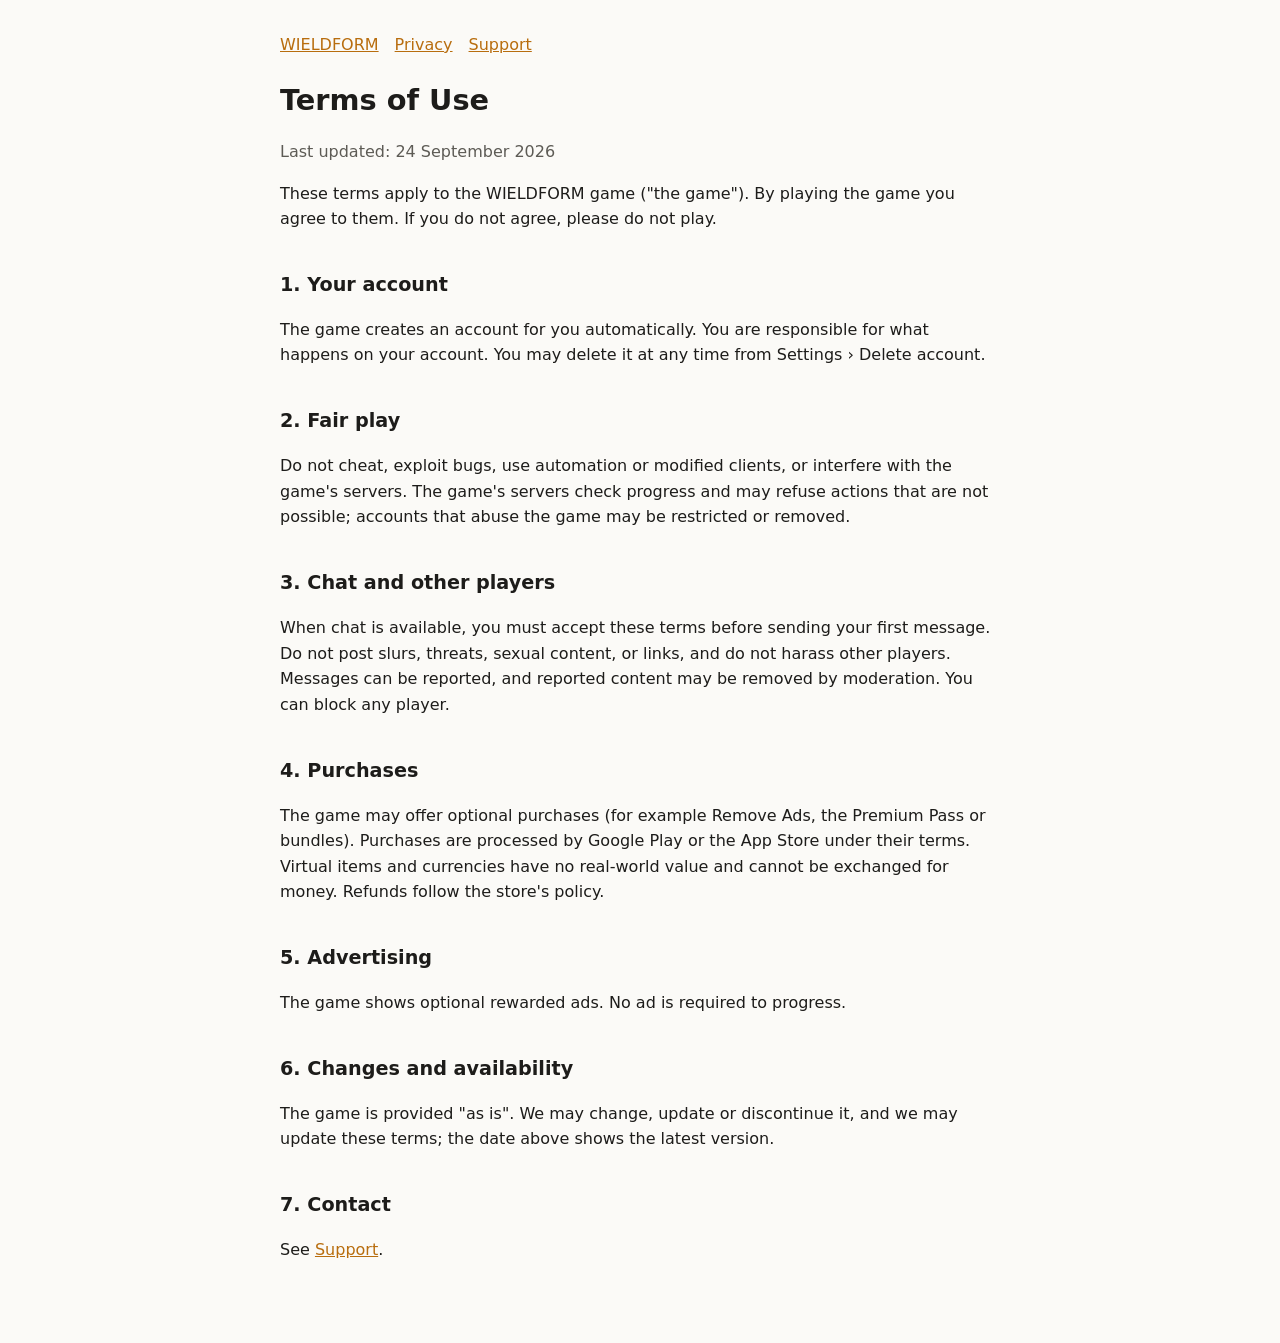
==== terms.html @ fc24e156 "Termos, Privacidade e Suporte do WIELDFORM" ====
<!doctype html><html lang="en"><head><meta charset="utf-8"><meta name="viewport" content="width=device-width,initial-scale=1"><title>WIELDFORM Terms of Use</title><link rel="stylesheet" href="style.css"></head>
<body><main><nav><a href="index.html">WIELDFORM</a><a href="privacy.html">Privacy</a><a href="support.html">Support</a></nav>
<h1>Terms of Use</h1><p class="dim">Last updated: 24 September 2026</p>
<p>These terms apply to the WIELDFORM game ("the game"). By playing the game you agree to them. If you do not agree, please do not play.</p>
<h2>1. Your account</h2>
<p>The game creates an account for you automatically. You are responsible for what happens on your account. You may delete it at any time from Settings &rsaquo; Delete account.</p>
<h2>2. Fair play</h2>
<p>Do not cheat, exploit bugs, use automation or modified clients, or interfere with the game's servers. The game's servers check progress and may refuse actions that are not possible; accounts that abuse the game may be restricted or removed.</p>
<h2>3. Chat and other players</h2>
<p>When chat is available, you must accept these terms before sending your first message. Do not post slurs, threats, sexual content, or links, and do not harass other players. Messages can be reported, and reported content may be removed by moderation. You can block any player.</p>
<h2>4. Purchases</h2>
<p>The game may offer optional purchases (for example Remove Ads, the Premium Pass or bundles). Purchases are processed by Google Play or the App Store under their terms. Virtual items and currencies have no real-world value and cannot be exchanged for money. Refunds follow the store's policy.</p>
<h2>5. Advertising</h2>
<p>The game shows optional rewarded ads. No ad is required to progress.</p>
<h2>6. Changes and availability</h2>
<p>The game is provided "as is". We may change, update or discontinue it, and we may update these terms; the date above shows the latest version.</p>
<h2>7. Contact</h2>
<p>See <a href="support.html">Support</a>.</p>
</main></body></html>
---- style.css ----
:root { --bg: #16161a; --fg: #ecebe6; --dim: #a9a8a1; --accent: #e8a33d; }
@media (prefers-color-scheme: light) { :root { --bg: #fbfaf7; --fg: #1d1c1a; --dim: #5d5b55; --accent: #b86d0e; } }
body { background: var(--bg); color: var(--fg); font: 16px/1.6 system-ui, sans-serif; margin: 0; }
main { max-width: 720px; margin: 0 auto; padding: 32px 16px 64px; }
h1 { font-size: 1.8em; margin-bottom: 0.2em; } h2 { font-size: 1.2em; margin-top: 2em; }
p, li { color: var(--fg); } .dim { color: var(--dim); } a { color: var(--accent); }
nav a { margin-right: 16px; }
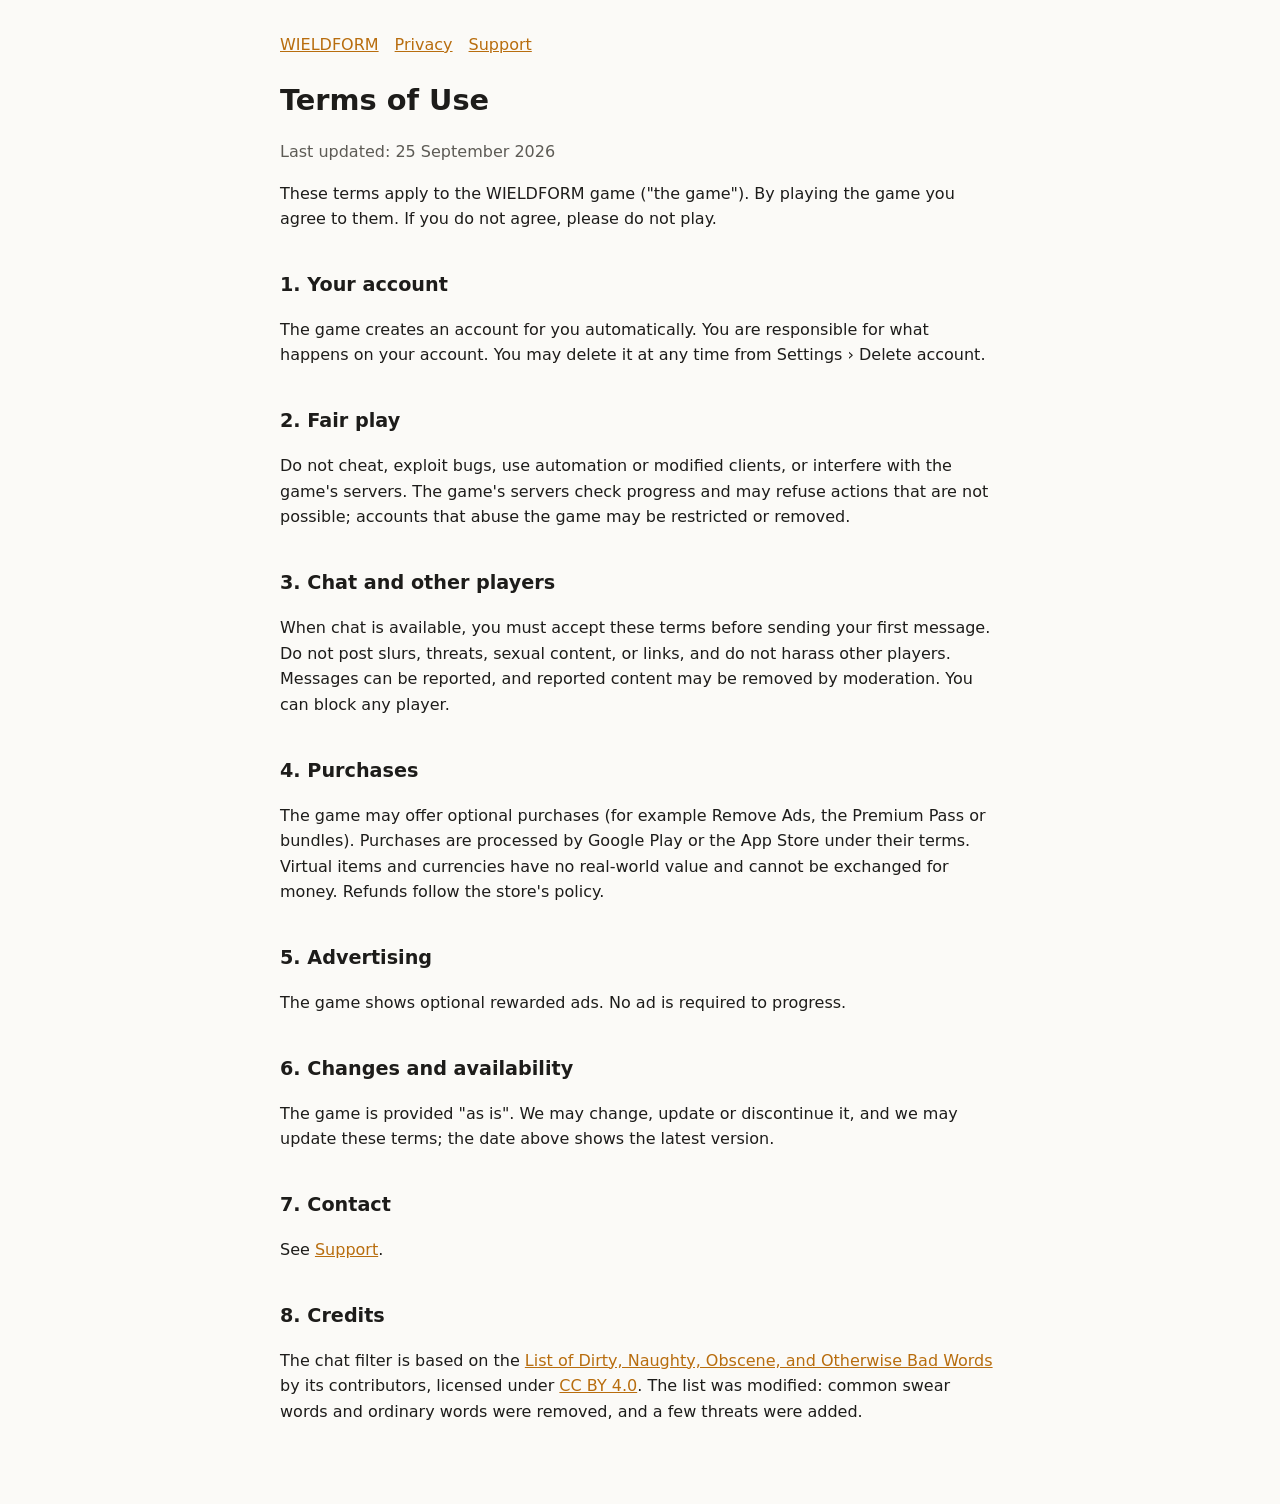
==== commit f4e0d530: "Credit the LDNOOBW word list used by the chat filter (CC BY 4.0)" ====
--- a/terms.html
+++ b/terms.html
@@ -1,6 +1,6 @@
 <!doctype html><html lang="en"><head><meta charset="utf-8"><meta name="viewport" content="width=device-width,initial-scale=1"><title>WIELDFORM Terms of Use</title><link rel="stylesheet" href="style.css"></head>
 <body><main><nav><a href="index.html">WIELDFORM</a><a href="privacy.html">Privacy</a><a href="support.html">Support</a></nav>
-<h1>Terms of Use</h1><p class="dim">Last updated: 24 September 2026</p>
+<h1>Terms of Use</h1><p class="dim">Last updated: 25 September 2026</p>
 <p>These terms apply to the WIELDFORM game ("the game"). By playing the game you agree to them. If you do not agree, please do not play.</p>
 <h2>1. Your account</h2>
 <p>The game creates an account for you automatically. You are responsible for what happens on your account. You may delete it at any time from Settings &rsaquo; Delete account.</p>
@@ -16,4 +16,6 @@
 <p>The game is provided "as is". We may change, update or discontinue it, and we may update these terms; the date above shows the latest version.</p>
 <h2>7. Contact</h2>
 <p>See <a href="support.html">Support</a>.</p>
+<h2>8. Credits</h2>
+<p>The chat filter is based on the <a href="https://github.com/LDNOOBW/List-of-Dirty-Naughty-Obscene-and-Otherwise-Bad-Words">List of Dirty, Naughty, Obscene, and Otherwise Bad Words</a> by its contributors, licensed under <a href="https://creativecommons.org/licenses/by/4.0/">CC BY 4.0</a>. The list was modified: common swear words and ordinary words were removed, and a few threats were added.</p>
 </main></body></html>
